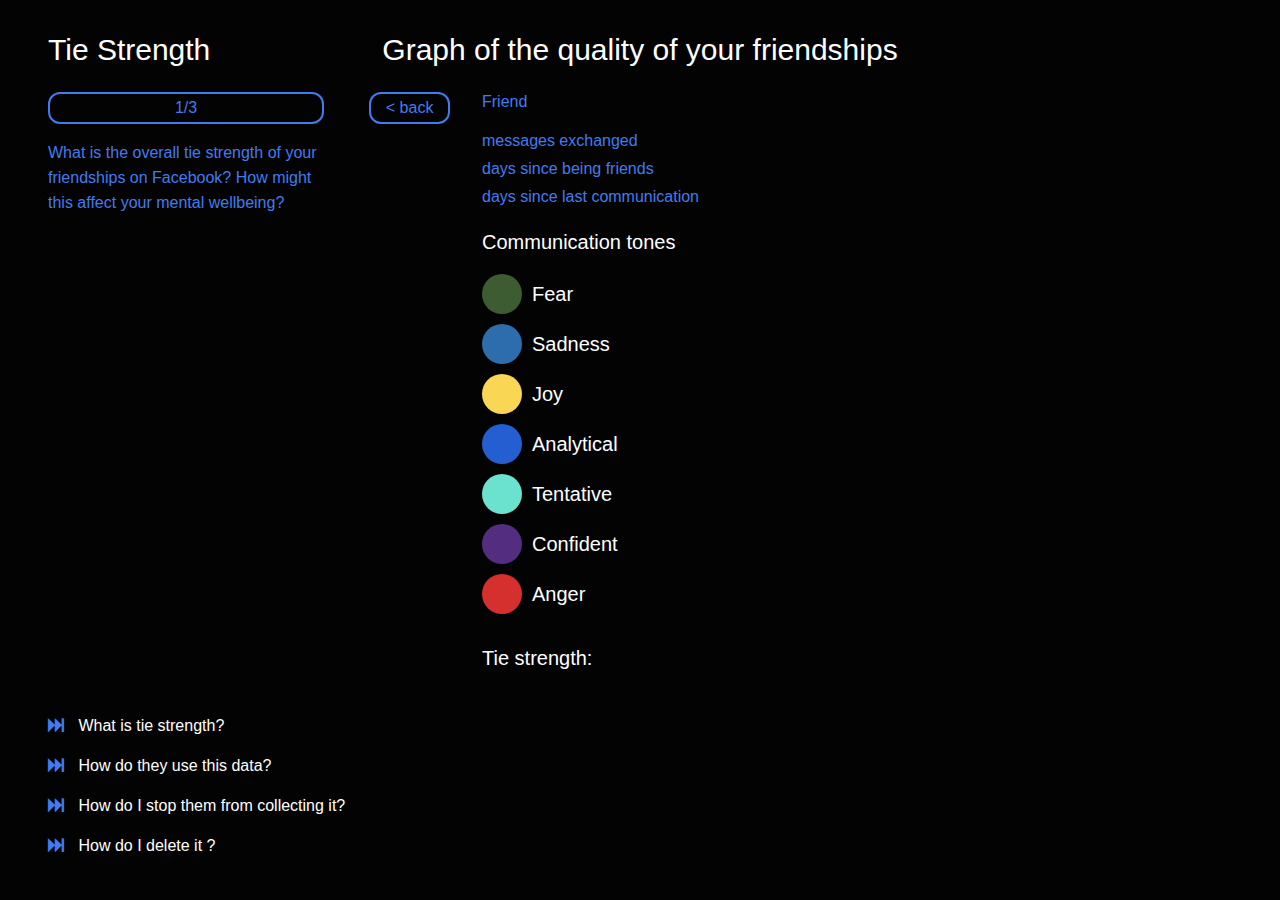
==== friend.html @ fa2800e8 "Initial prototype" ====
<!DOCTYPE html>
<html>
<meta charset="utf-8">
<link rel="stylesheet" href="styles.css">
<link rel="stylesheet" href="https://cdnjs.cloudflare.com/ajax/libs/font-awesome/4.7.0/css/font-awesome.min.css">
<head>
    <script src="https://d3js.org/d3.v3.min.js"></script>
    <script src="friendmenu.js"></script>
</head>
    <body style="background-color: #030303">
        <div class="container">
            <div class="leftpane" style="text-align:left;">
                <div style="margin-left: 40px">
                <h2>Tie Strength</h2>
                <input onclick="change()" type="button" class="btn" value="1/3" id="myButton1" style="width: 100%;"></input>
                <p id="myText1" style="color: #427bf0; line-height: 25px">What is the overall tie strength of your friendships on Facebook? How might this affect your mental wellbeing?</p>
                </p>
                <script>
                    function change() {
                        var elem = document.getElementById("myButton1");
                        if (elem.value == "1/3"){ // second
                            elem.value="2/3";
                            document.getElementById("myText1").innerHTML = "New communication technologies are often met with questions about their impact on psychological well-being. Besides knowing a great part of your social network, a predictive model can be used to map your Facebook data to tie strength and identify strong and weak ties amongst your Facebook friendships!"
                        }
            
                        else if (elem.value=="2/3") { // third
                            elem.value = "3/3";
                            document.getElementById("myText1").innerHTML =  "Your social interaction on Facebook can also be used to observe changes in your psychological well being depending on tie strength and the nature of your communication.";
                        }
                        else { //first
                            elem.value = "1/3"
                            document.getElementById("myText1").innerHTML = "What is the overall tie strength of your friendship on Facebook? How might this affect your mental wellbeing?"
                        }
                            }
                </script>


         
                <!-- Beginning of modal code -->
            <!-- "What is tie strength?" -->
            <a href="#open-modal">
                <div class="line fixed" style="font-size:16px; align-items: center; bottom: 160px;">
                    <i class="fa fa-fast-forward" style="color:#427bf0; margin-right: 10px; margin-top: 5px"></i>
                    <p style="color: white">What is tie strength?</p>
                </div>
            </a>
            <div id="open-modal" class="modal-window">
                <div>
                    <a href="#close-modal" title="Close" class="modal-close">close &times;</a>
                <div><b>Tie strength</b> is defined as a linear combination of the amount of time, the emotional intensity, the intimacy and reciprocal services which characterize the tie.</div>
                <br>
                <div><b>1:</b> Strong ties are the people you really trust, people whose social circles tightly overlap with your own. Often, they are also the people most like you! </div>
                <br>
                <div><b>0:</b> Weak ties are merely acquaintances. Weak ties often provide access to novel information, information not circulating in the closely knit network of strong ties.</div>
                </div>
            </div>

             <!-- "How do they use this data?" -->
             <a href="#open-modal1">
                <div class="line fixed" style="font-size:16px; align-items: center; bottom: 120px;">
                    <i class="fa fa-fast-forward" style="color:#427bf0; margin-right: 10px; margin-top: 5px"></i>
                    <p style="color: white">How do they use this data?</p>
                </div>
            </a>
            <div id="open-modal1" class="modal-window">
                <div>
                    <a href="#close-modal" title="Close" class="modal-close">close &times;</a>
        
                <div>With the rapid increase in social media usage, recent studies have explored its impact on mental health and wellbeing, as well as the potential to leverage the popularity and interactive features of social media to enhance interventions. Cases such as clinicians discovering suicidal ideation on Facebook through explicit statements and photos are examples of how our data may be used to obtain information about you within a clinical setting, to diagnose and treat disease. With that, ethical issues arise, including the principles of beneficence and maleficence, issues of privacy and confidentiality, and informed consent.</div>
                </div>
            </div>


            <!-- "How do I stop them from collecting it?" -->
            <a href="#open-modal2">
                <div class="line fixed" style="font-size:16px; align-items: center; bottom: 80px;">
                    <i class="fa fa-fast-forward" style="color:#427bf0; margin-right: 10px; margin-top: 5px"></i>
                    <p style="color: white">How do I stop them from collecting it?</p>
                </div>
            </a>
            <div id="open-modal2" class="modal-window">
                <div>
                    <a href="#close-modal" title="Close" class="modal-close">close &times;</a>
                <div>It is difficult to imagine that a seemingly harmless action like messaging a friend can give Facebook so much information, and there is no easy way to stop this except for staying away from Messenger and favor a different messaging app.</div>
                </div>
            </div>

            <!-- "How do I delete it?" -->
            <a href="#open-modal3">
                <div class="line fixed" style="font-size:16px; align-items: center; bottom: 40px;">
                    <i class="fa fa-fast-forward" style="color:#427bf0; margin-right: 10px; margin-top: 5px"></i>
                    <p style="color: white">How do I delete it ?</p>
                </div>
            </a>
            <div id="open-modal3" class="modal-window">
                <div>
                    <a href="#close-modal" title="Close" class="modal-close">close &times;</a>
                <div>You cannot really delete this data, neither can you stop it from being used for advertising. Facebook has perfect knowledge of your social network and who is closest to you. Deleting messages progressively might be a solution, let us know if you want us to build this into FaceErase, the Chrome extension we’ve built for people who subscribe as an Early Believer! If you want to at least make sure Facebook cannot read your messages, you can use Secret Conversations which are encrypted.</div>
                </div>
            </div>
            <!-- End of modal code -->
            



                </div>
            </div>
            <div class="middlepane">
                <h2 style="text-align: center">Graph of the quality of your friendships</h2>
               <!-- <div id="chart"></div> -->

               <div style="width: 20%; float:left; text-align:right"> <!-- For the back button -->
                <button href="#back" class="btn" onclick="goBack()"> &lt back </button>
               </div>
               <div style="width:75%; float:right; text-align:left"> <!-- For the rest of the output-->

                
            <div style="margin-top: -20px">
                <h1 id="name_result"></h1>
            </div>
            <p style="margin-top:-20px; color: #427bf0">Friend</p>

            
            <div class="line">
                <p id="num_messages_result"></p>
                <p style="color: #427bf0"> messages exchanged</p>
            </div>

            <div class="line">
                <p id="days_since_being_friends"></p>
                <p style="color: #427bf0"> days since being friends</p>
            </div>

            <div class="line">
                <p id="days_since_last_communication"></p>
                <p style="color: #427bf0"> days since last communication</p>
            </div>
            
            <p style="font-size: 20px">Communication tones</p>
          
          
            <div id="neutral"></div>
            <div id="fear"></div>
            <div id="sadness"></div>
            <div id="joy"></div>
            <div id="analytical"></div>
            <div id="tentative"></div>
            <div id="confident"></div>
            <div id="anger"></div>

            <div class="line" style="font-size: 20px; margin-top: 20px">
                <p style="font-size: 20px">Tie strength: </p>
                <p id="tie_strength_result" style="color: #427bf0"></p>
                </div>



               </div>
            </div>
            <div class="rightpane" >
                <div style="height:80px"></div>
                <div id="friendmenu"></div>
            </div>
          </div>

        <!--Helper functions below-->
       <script src="tones.js"></script>
       <script>
            document.getElementById("tie_strength_result").innerHTML=localStorage.getItem("tieStrength")
            document.getElementById("name_result").innerHTML=localStorage.getItem("name");
            document.getElementById("num_messages_result").innerHTML = localStorage.getItem("numMessages");
            document.getElementById("days_since_being_friends").innerHTML = localStorage.getItem("daysSinceBeingFriends");
            document.getElementById("days_since_last_communication").innerHTML = localStorage.getItem("daysSinceLastCommunication"); 
      </script> 
     
      
      <script>
          if (localStorage.getItem("joyScore") != "-1" && localStorage.getItem("joyScore") != "-1.0"){
              document.getElementById("joyScoreResult").innerHTML = localStorage.getItem("joyScore");
          }
          if (localStorage.getItem("fearScore") != "-1" && localStorage.getItem("fearScore") != "-1.0"){
              document.getElementById("fearScoreResult").innerHTML = localStorage.getItem("fearScore");
          }
          if (localStorage.getItem("sadnessScore") != "-1" && localStorage.getItem("sadnessScore") != "-1.0"){
              document.getElementById("sadnessScoreResult").innerHTML = localStorage.getItem("sadnessScore");
          }
          if (localStorage.getItem("analyticalScore") != "-1" && localStorage.getItem("analyticalScore") != "-1.0"){
              document.getElementById("analyticalScoreResult").innerHTML = localStorage.getItem("analyticalScore");
          }
          if (localStorage.getItem("tentativeScore") != "-1" && localStorage.getItem("tentativeScore") != "-1.0"){
              document.getElementById("tentativeScoreResult").innerHTML = localStorage.getItem("tentativeScore");
          }
          if (localStorage.getItem("confidentScore") != "-1" && localStorage.getItem("confidentScore") != "-1.0"){
              document.getElementById("confidentScoreResult").innerHTML = localStorage.getItem("confidentScore");
          }
          if (localStorage.getItem("angerScore") != "-1" && localStorage.getItem("angerScore") != "-1.0"){
              document.getElementById("angerScoreResult").innerHTML = localStorage.getItem("angerScore");
          }

      </script>
      <script>
          function goBack(){
              window.location = "/"; // takes you back to the "home" screen
          }
      </script>
    </body>
</html>
---- styles.css ----
@import url("https://fonts.googleapis.com/css2?family=Open+Sans:ital,wght@0,300;0,400;0,600;0,700;0,800;1,300;1,400;1,600;1,700;1,800&display=swap");

* {
  font-family: Arial, Helvetica, sans-serif;
  /* font-family: -apple-system, BlinkMacSystemFont, "Segoe UI", Roboto,
    Oxygen-Sans, Ubuntu, Cantarell, "Helvetica Neue", sans-serif; */
}

h1,
h2,
p,
span {
  color: white;
}

h1 {
  font-weight: 400;
}

h2 {
  font-weight: 300;
  font-size: 30px;
  text-align: left;
}

.line h1,
.line p,
.line div {
  display: inline;
  vertical-align: top;
  line-height: 28px;
}
div.tooltip {
  position: absolute;
  text-align: center;
  max-width: 170px;
  max-height: 100px;
  pointer-events: none;
  background-color: #030303;
  color: #fff;
  font-size: 15px;
  text-align: left;
  border: 2px solid #427bf0;
  border-radius: 12px;
  padding: 5px 5px;
  overflow-wrap: break-word;
  word-wrap: break-word;
  hyphens: auto;
}

.btn {
  background-color: transparent;
  border-style: solid;
  border-color: #427bf0;
  color: #427bf0;
  outline: none;
  border-radius: 12px;
  padding: 5px 15px;
  text-align: center;
  text-decoration: none;
  display: inline-block;
  font-size: 16px;
}

.btn:hover {
  border-color: #47a0f4;
  cursor: pointer;
}
.circle {
  width: 40px;
  height: 40px;
  border-radius: 50%;
  vertical-align: middle;
  display: inline-block;
}

.tooltipbox {
  position: relative;
  display: inline-block;
}

.tooltipbox .tooltiptext {
  visibility: hidden;
  width: 250px;
  background-color: transparent;
  color: #fff;
  font-size: 15px;
  text-align: left;
  border: 2px solid #427bf0;
  border-radius: 12px;
  padding: 5px 5px;

  /* Positions the tooltip */
  position: absolute;
  z-index: 1;
  top: -5px;
  right: 105%;
}

.tooltipbox:hover .tooltiptext {
  visibility: visible;
}

.menutooltip {
  position: relative;
  display: inline-block;
}

.menutooltip .menutooltiptext {
  visibility: hidden;
  width: 250px;
  background-color: transparent;
  color: #fff;
  font-size: 15px;
  text-align: left;
  border: 2px solid #427bf0;
  border-radius: 12px;
  padding: 5px 5px;

  /* Positions the tooltip */
  position: absolute;
  z-index: 1;
  top: -5px;
  left: 105%;
}

.menutooltip:hover .menutooltiptext {
  visibility: visible;
}

span {
  padding-left: 10px;
  font-size: 20px;
  vertical-align: middle;
}

svg {
  /* need this */
  /* display: block;
  margin-top: 50px;
  display: block; */
  /* padding-left: 10%; */
  background-color: transparent;
  display: block;
  margin: auto;
}

#chart {
  /* width: 100%;
  height: 100%; */
  /* margin: auto; */
  /* margin-top: 50px;
  /* margin-left: 25%;
    margin-right: 10%; */
  /* display: block; 
  margin-left: 25%; */

  background-color: transparent;
}

.clear {
  clear: both;
}

#dropdown_container {
  width: 50%;
}
.selection {
  width: 50%;
}

table {
  /* display: inline-block; */
  border-collapse: collapse;
  border: 2px black solid;
  font: 12px sans-serif;
  color: white;
}

td {
  border: 1px black solid;
  padding: 5px;
}

h2.align-left {
  font-weight: 100;
  font-size: 30px;
  text-align: left;
  padding-left: 20px;
  margin: 0;
  position: absolute;
}

h2.align-center {
  font-size: 30px;
  font-weight: 200;
  text-align: center;
}

#wrapper {
  text-align: center;
}

.container {
  width: 100%;
  height: 100%;
}

.leftpane {
  width: 25%;
  height: 100%;
  float: left;
  background-color: transparent;
  border-collapse: collapse;
}

.middlepane {
  width: 50%;
  height: 100%;
  float: left;
  background-color: transparent;
  border-collapse: collapse;
}

.rightpane {
  width: 25%;
  height: 100%;
  position: relative;
  float: right;
  background-color: transparent;
  border-collapse: collapse;
}

div.fixed {
  position: absolute;

  /* width: 30%; */
}

/* POPUP MODAL CSS */
.modal-window {
  position: fixed;
  background-color: rgba(0, 0, 0, 0.75);
  top: 0;
  right: 0;
  bottom: 0;
  left: 0;
  z-index: 999;
  opacity: 0;
  pointer-events: none;
  -webkit-transition: all 0.3s;
  -moz-transition: all 0.3s;
  transition: all 0.3s;
}

.modal-window:target {
  opacity: 1;
  pointer-events: auto;
}

.modal-window > div {
  border-radius: 15px;
  width: 400px;
  border: 2px solid #427bf0;
  position: relative;
  margin: 10% auto;
  padding: 2rem;
  background: #303030;
  color: white;
}

.modal-window header {
  font-weight: bold;
}

.modal-close {
  color: #aaa;
  line-height: 50px;
  font-size: 80%;
  position: absolute;
  right: 0;
  text-align: center;
  top: 0;
  width: 70px;
  text-decoration: none;
}

.modal-close:hover {
  color: #427bf0;
}

.modal-window h1 {
  font-size: 150%;
  margin: 0 0 15px;
}
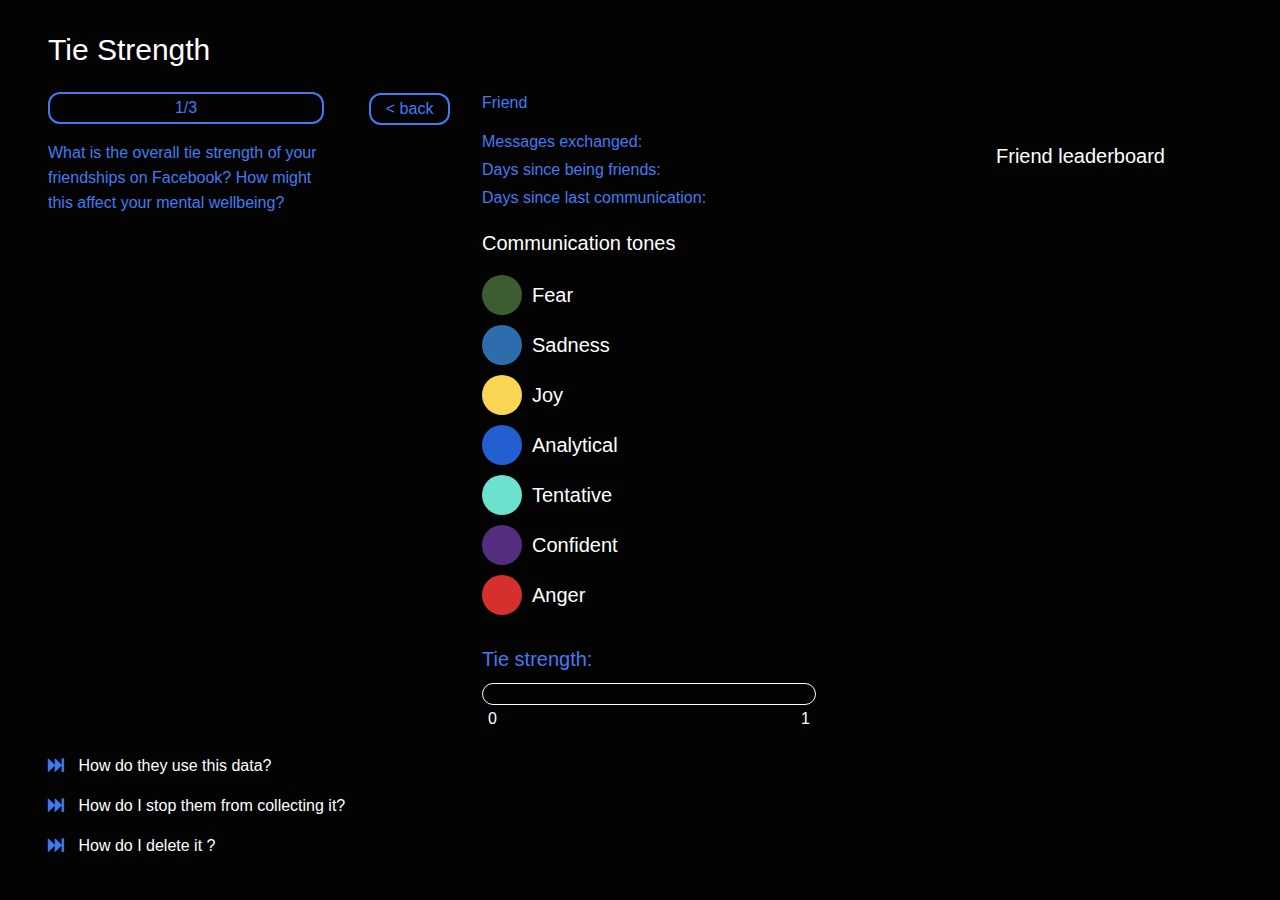
==== commit 932a1fbb: "Updated frontend" ====
--- a/friend.html
+++ b/friend.html
@@ -1,3 +1,4 @@
+<!--FRIEND MENU PAGE-->
 <!DOCTYPE html>
 <html>
 <meta charset="utf-8">
@@ -6,12 +7,14 @@
 <head>
     <script src="https://d3js.org/d3.v3.min.js"></script>
     <script src="friendmenu.js"></script>
+    <script src="topfriends.js"></script>
 </head>
     <body style="background-color: #030303">
         <div class="container">
             <div class="leftpane" style="text-align:left;">
                 <div style="margin-left: 40px">
                 <h2>Tie Strength</h2>
+                <!--LEFT PANE MENU-->
                 <input onclick="change()" type="button" class="btn" value="1/3" id="myButton1" style="width: 100%;"></input>
                 <p id="myText1" style="color: #427bf0; line-height: 25px">What is the overall tie strength of your friendships on Facebook? How might this affect your mental wellbeing?</p>
                 </p>
@@ -29,7 +32,7 @@
                         }
                         else { //first
                             elem.value = "1/3"
-                            document.getElementById("myText1").innerHTML = "What is the overall tie strength of your friendship on Facebook? How might this affect your mental wellbeing?"
+                            document.getElementById("myText1").innerHTML = "What is the overall tie strength of your friendships on Facebook? How might this affect your mental wellbeing?"
                         }
                             }
                 </script>
@@ -37,23 +40,7 @@
 
          
                 <!-- Beginning of modal code -->
-            <!-- "What is tie strength?" -->
-            <a href="#open-modal">
-                <div class="line fixed" style="font-size:16px; align-items: center; bottom: 160px;">
-                    <i class="fa fa-fast-forward" style="color:#427bf0; margin-right: 10px; margin-top: 5px"></i>
-                    <p style="color: white">What is tie strength?</p>
-                </div>
-            </a>
-            <div id="open-modal" class="modal-window">
-                <div>
-                    <a href="#close-modal" title="Close" class="modal-close">close &times;</a>
-                <div><b>Tie strength</b> is defined as a linear combination of the amount of time, the emotional intensity, the intimacy and reciprocal services which characterize the tie.</div>
-                <br>
-                <div><b>1:</b> Strong ties are the people you really trust, people whose social circles tightly overlap with your own. Often, they are also the people most like you! </div>
-                <br>
-                <div><b>0:</b> Weak ties are merely acquaintances. Weak ties often provide access to novel information, information not circulating in the closely knit network of strong ties.</div>
-                </div>
-            </div>
+         
 
              <!-- "How do they use this data?" -->
              <a href="#open-modal1">
@@ -66,7 +53,7 @@
                 <div>
                     <a href="#close-modal" title="Close" class="modal-close">close &times;</a>
         
-                <div>With the rapid increase in social media usage, recent studies have explored its impact on mental health and wellbeing, as well as the potential to leverage the popularity and interactive features of social media to enhance interventions. Cases such as clinicians discovering suicidal ideation on Facebook through explicit statements and photos are examples of how our data may be used to obtain information about you within a clinical setting, to diagnose and treat disease. With that, ethical issues arise, including the principles of beneficence and maleficence, issues of privacy and confidentiality, and informed consent.</div>
+                <div>With the rapid increase in social media usage, recent studies have explored its impact on mental health and wellbeing, as well as the potential to leverage the popularity and interactive features of social media to enhance interventions.<br><br>Cases such as clinicians discovering suicidal ideation on Facebook through explicit statements and photos are examples of how our data may be used to obtain information about you within a clinical setting, to diagnose and treat disease. With that, ethical issues arise, including the principles of beneficence and maleficence, issues of privacy and confidentiality, and informed consent.</div>
                 </div>
             </div>
 
@@ -95,7 +82,7 @@
             <div id="open-modal3" class="modal-window">
                 <div>
                     <a href="#close-modal" title="Close" class="modal-close">close &times;</a>
-                <div>You cannot really delete this data, neither can you stop it from being used for advertising. Facebook has perfect knowledge of your social network and who is closest to you. Deleting messages progressively might be a solution, let us know if you want us to build this into FaceErase, the Chrome extension we’ve built for people who subscribe as an Early Believer! If you want to at least make sure Facebook cannot read your messages, you can use Secret Conversations which are encrypted.</div>
+                <div>You cannot really delete this data, neither can you stop it from being used for advertising. Facebook has perfect knowledge of your social network and who is closest to you.<br><br>Deleting messages progressively might be a solution, let us know if you want us to build this into <a href="https://chrome.google.com/webstore/detail/faceerase-erase-your-data/flnpbpogaabapnbmginhjogpblpgelni/">FaceErase</a>, the Chrome extension we’ve built for people who <a href="https://beta.ethi.me/profile/plans">subscribe as an Early Believer</a>! If you want to at least make sure Facebook cannot read your messages, you can use Secret Conversations which are encrypted.</div>
                 </div>
             </div>
             <!-- End of modal code -->
@@ -105,63 +92,69 @@
 
                 </div>
             </div>
-            <div class="middlepane">
-                <h2 style="text-align: center">Graph of the quality of your friendships</h2>
-               <!-- <div id="chart"></div> -->
-
-               <div style="width: 20%; float:left; text-align:right"> <!-- For the back button -->
-                <button href="#back" class="btn" onclick="goBack()"> &lt back </button>
-               </div>
-               <div style="width:75%; float:right; text-align:left"> <!-- For the rest of the output-->
-
+            <div class="middlepane" style="height: 100%">
+                <div style="height: 85px"></div> <!--For the middle pane to be the right height -->
+                <div style="width: 20%; float:left; text-align:right"> <!-- For the back button -->
+                    <button href="#back" class="btn" onclick="goBack()"> &lt back </button>
+                </div>
                 
-            <div style="margin-top: -20px">
-                <h1 id="name_result"></h1>
-            </div>
-            <p style="margin-top:-20px; color: #427bf0">Friend</p>
-
-            
-            <div class="line">
-                <p id="num_messages_result"></p>
-                <p style="color: #427bf0"> messages exchanged</p>
-            </div>
-
-            <div class="line">
-                <p id="days_since_being_friends"></p>
-                <p style="color: #427bf0"> days since being friends</p>
-            </div>
-
-            <div class="line">
-                <p id="days_since_last_communication"></p>
-                <p style="color: #427bf0"> days since last communication</p>
-            </div>
-            
-            <p style="font-size: 20px">Communication tones</p>
-          
-          
-            <div id="neutral"></div>
-            <div id="fear"></div>
-            <div id="sadness"></div>
-            <div id="joy"></div>
-            <div id="analytical"></div>
-            <div id="tentative"></div>
-            <div id="confident"></div>
-            <div id="anger"></div>
-
-            <div class="line" style="font-size: 20px; margin-top: 20px">
-                <p style="font-size: 20px">Tie strength: </p>
-                <p id="tie_strength_result" style="color: #427bf0"></p>
-                </div>
-
-
-
-               </div>
-            </div>
+                <div style="width:75%; float:right; text-align:left"> <!-- For the rest of the output-->
+                    <div style="margin-top: -20px">
+                        <h1 id="name_result"></h1>
+                    </div>
+                    <p style="margin-top:-20px; color: #427bf0">Friend</p>
+
+                    
+                    <div class="line">
+                        <p style="color: #427bf0">Messages exchanged: </p>
+                        <p id="num_messages_result"></p>
+                    </div>
+
+                    <div class="line">
+                        <p style="color: #427bf0">Days since being friends: </p>
+                        <p id="days_since_being_friends"></p>
+                    </div>
+
+                    <div class="line">
+                        <p style="color: #427bf0">Days since last communication: </p>
+                        <p id="days_since_last_communication"></p>
+                    </div>
+                    
+                    <p style="font-size: 20px">Communication tones</p>
+                
+                    <!-- Tone ouputs from the tones.js script: -->
+                    <div id="neutral"></div> 
+                    <div id="fear"></div>
+                    <div id="sadness"></div>
+                    <div id="joy"></div>
+                    <div id="analytical"></div>
+                    <div id="tentative"></div>
+                    <div id="confident"></div>
+                    <div id="anger"></div>
+
+                    <!--Tie strength output-->
+                    <div class="line tooltipbox" style="font-size: 20px; margin-top: 20px">
+                        <p style="font-size: 20px; color: #427bf0">Tie strength: </p>
+                        <p id="tie_strength_result"></p>
+                        <span class="tooltiptext"><b>Tie strength</b> is defined as a linear combination of the amount of time, the emotional intensity, the intimacy and reciprocal services which characterize the tie.
+                        </span>
+                    </div>
+
+                    <div style="margin-right: 30%">
+                        <div id="tiestrength"></div>
+                    </div>
+                </div>
+            </div> <!-- End of middle pane -->
             <div class="rightpane" >
                 <div style="height:80px"></div>
-                <div id="friendmenu"></div>
-            </div>
-          </div>
+                <div style="padding-left: 40px; padding-right: 20px">
+                    <div id="friendmenu"></div>
+                    <div style="height:40px"></div>
+                    <h2 style="font-size: 20px;">Friend leaderboard</h2>
+                    <div id="friendtable"></div>
+                </div>
+            </div>
+        </div>
 
         <!--Helper functions below-->
        <script src="tones.js"></script>
@@ -175,6 +168,7 @@
      
       
       <script>
+          // We only use these values for the tone outputs from the tone analyzer if they *exist* (i.e. not -1 or -1.0)
           if (localStorage.getItem("joyScore") != "-1" && localStorage.getItem("joyScore") != "-1.0"){
               document.getElementById("joyScoreResult").innerHTML = localStorage.getItem("joyScore");
           }
--- a/styles.css
+++ b/styles.css
@@ -2,8 +2,11 @@
 
 * {
   font-family: Arial, Helvetica, sans-serif;
-  /* font-family: -apple-system, BlinkMacSystemFont, "Segoe UI", Roboto,
-    Oxygen-Sans, Ubuntu, Cantarell, "Helvetica Neue", sans-serif; */
+}
+
+a {
+  text-decoration: none;
+  color: #427bf0;
 }
 
 h1,
@@ -30,6 +33,7 @@
   vertical-align: top;
   line-height: 28px;
 }
+
 div.tooltip {
   position: absolute;
   text-align: center;
@@ -48,6 +52,25 @@
   hyphens: auto;
 }
 
+/* For the "tie strength" bar on the friend.html page */
+.progress {
+  border-radius: 15px;
+  width: 100%;
+  height: 20px;
+  border: 1px solid white;
+  position: relative;
+}
+.progress:after {
+  border-radius: 13px;
+  content: "\A";
+  position: absolute;
+  background: white;
+  top: 0;
+  bottom: 0;
+  left: 0;
+  width: var(--progressscore); /* has to be a percentage */
+}
+
 .btn {
   background-color: transparent;
   border-style: solid;
@@ -66,6 +89,8 @@
   border-color: #47a0f4;
   cursor: pointer;
 }
+
+/* For the tone circle icons on the friend.html page */
 .circle {
   width: 40px;
   height: 40px;
@@ -101,15 +126,16 @@
   visibility: visible;
 }
 
-.menutooltip {
-  position: relative;
-  display: inline-block;
-}
-
-.menutooltip .menutooltiptext {
+/* BOTTOM TOOLTIP */
+.bottomtooltip {
+  position: relative;
+  display: inline-block;
+}
+
+.bottomtooltip .bottomtooltiptext {
   visibility: hidden;
   width: 250px;
-  background-color: transparent;
+  background-color: #030303;
   color: #fff;
   font-size: 15px;
   text-align: left;
@@ -120,11 +146,41 @@
   /* Positions the tooltip */
   position: absolute;
   z-index: 1;
-  top: -5px;
-  left: 105%;
-}
-
-.menutooltip:hover .menutooltiptext {
+  top: 100%;
+  left: 50%;
+  margin-left: -125px;
+}
+
+.bottomtooltip:hover .bottomtooltiptext {
+  visibility: visible;
+}
+
+/* TOP TOOLTIP */
+.toptooltip {
+  position: relative;
+  display: inline-block;
+}
+
+.toptooltip .toptooltiptext {
+  visibility: hidden;
+  width: 250px;
+  background-color: #030303;
+  color: #fff;
+  font-size: 15px;
+  text-align: left;
+  border: 2px solid #427bf0;
+  border-radius: 12px;
+  padding: 5px 5px;
+
+  /* Positions the tooltip */
+  position: absolute;
+  z-index: 1;
+  bottom: 140%;
+  left: 50%;
+  margin-left: -125px; /* determine this later*/
+}
+
+.toptooltip:hover .toptooltiptext {
   visibility: visible;
 }
 
@@ -134,51 +190,53 @@
   vertical-align: middle;
 }
 
+/* For the D3.js graphic */
 svg {
-  /* need this */
-  /* display: block;
-  margin-top: 50px;
-  display: block; */
-  /* padding-left: 10%; */
   background-color: transparent;
   display: block;
   margin: auto;
 }
 
-#chart {
-  /* width: 100%;
-  height: 100%; */
-  /* margin: auto; */
-  /* margin-top: 50px;
-  /* margin-left: 25%;
-    margin-right: 10%; */
-  /* display: block; 
-  margin-left: 25%; */
-
-  background-color: transparent;
-}
-
 .clear {
   clear: both;
 }
 
-#dropdown_container {
-  width: 50%;
-}
-.selection {
-  width: 50%;
-}
-
 table {
-  /* display: inline-block; */
-  border-collapse: collapse;
-  border: 2px black solid;
+  border-spacing: 0;
+  border-radius: 12px;
+  border: 1px solid #427bf0;
   font: 12px sans-serif;
   color: white;
+  background-color: #030303;
+}
+
+/* Friend leaderboard header row */
+table tr:first-child {
+  font-weight: 600;
+}
+
+/* bottom left table cell */
+table tr:last-child td:first-child {
+  border-bottom-left-radius: 10px;
+}
+
+/* bottom right table cell */
+table tr:last-child td:last-child {
+  border-bottom-right-radius: 10px;
+}
+
+/* top right table cell */
+table tr:first-child td:last-child {
+  border-top-right-radius: 10px;
+}
+
+/* top left table cell */
+table tr:first-child td:first-child {
+  border-top-left-radius: 10px;
 }
 
 td {
-  border: 1px black solid;
+  border: 1px solid #427bf0;
   padding: 5px;
 }
 
@@ -194,10 +252,6 @@
 h2.align-center {
   font-size: 30px;
   font-weight: 200;
-  text-align: center;
-}
-
-#wrapper {
   text-align: center;
 }
 
@@ -233,8 +287,6 @@
 
 div.fixed {
   position: absolute;
-
-  /* width: 30%; */
 }
 
 /* POPUP MODAL CSS */
@@ -293,3 +345,50 @@
   font-size: 150%;
   margin: 0 0 15px;
 }
+
+/* STYLE FOR THE LEGEND */
+.legend-container {
+  display: flex;
+  flex-direction: row;
+  justify-content: space-between;
+  width: 170px;
+  margin: 0 auto;
+}
+
+.legend-item {
+  width: 33.33%;
+  height: 15px;
+  text-align: center;
+}
+.one {
+  background: var(--color1);
+}
+.two {
+  background: var(--color2);
+}
+.three {
+  background: var(--color3);
+}
+
+.legend-grid {
+  padding-left: 10%;
+  display: grid;
+  grid-template-columns: repeat(auto-fit, minmax(170px, 1fr));
+  gap: 10px;
+  grid-auto-rows: minmax(10px, auto);
+}
+.legend-text {
+  font-size: 11px;
+}
+
+/* TIE STRENGTH BAR STYLING */
+p.alignleft {
+  float: left;
+  padding-left: 5px;
+  padding-top: 10px;
+}
+p.alignright {
+  float: right;
+  padding-right: 5px;
+  padding-top: 10px;
+}
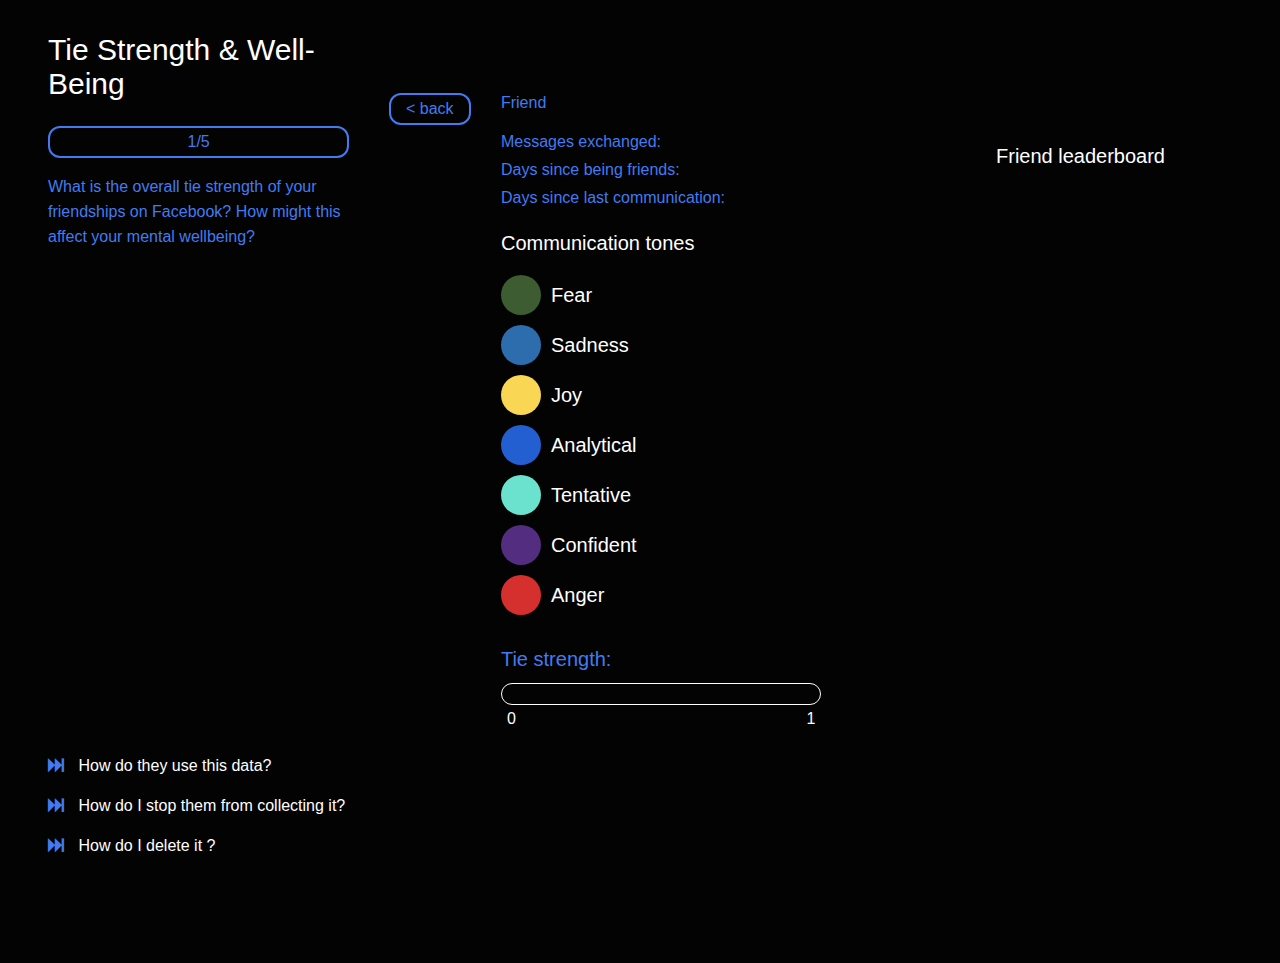
==== commit c4498893: "final frontend updates" ====
--- a/friend.html
+++ b/friend.html
@@ -13,25 +13,34 @@
         <div class="container">
             <div class="leftpane" style="text-align:left;">
                 <div style="margin-left: 40px">
-                <h2>Tie Strength</h2>
+                <h2>Tie Strength & Well-Being</h2>
                 <!--LEFT PANE MENU-->
-                <input onclick="change()" type="button" class="btn" value="1/3" id="myButton1" style="width: 100%;"></input>
+                <input onclick="change()" type="button" class="btn" value="1/5" id="myButton1" style="width: 100%;"></input>
                 <p id="myText1" style="color: #427bf0; line-height: 25px">What is the overall tie strength of your friendships on Facebook? How might this affect your mental wellbeing?</p>
                 </p>
                 <script>
                     function change() {
                         var elem = document.getElementById("myButton1");
-                        if (elem.value == "1/3"){ // second
-                            elem.value="2/3";
+                        if (elem.value == "1/5"){ // second
+                            elem.value="2/5";
                             document.getElementById("myText1").innerHTML = "New communication technologies are often met with questions about their impact on psychological well-being. Besides knowing a great part of your social network, a predictive model can be used to map your Facebook data to tie strength and identify strong and weak ties amongst your Facebook friendships!"
                         }
             
-                        else if (elem.value=="2/3") { // third
-                            elem.value = "3/3";
+                        else if (elem.value=="2/5") { // third
+                            elem.value = "3/5";
                             document.getElementById("myText1").innerHTML =  "Your social interaction on Facebook can also be used to observe changes in your psychological well being depending on tie strength and the nature of your communication.";
                         }
-                        else { //first
-                            elem.value = "1/3"
+
+                        else if (elem.value == "3/5") { // fourth 
+                            elem.value = "4/5";
+                            document.getElementById("myText1").innerHTML = "To give you more insight into your Facebook friendships, the Watson tone analyzer analyzes the emotion and tone of your messages—anger, fear, joy, sadness, analytical, confident, tentative, and neutral."
+                        }
+                        
+                        else if (elem.value == "4/5") { // fifth 
+                            elem.value = "5/5";
+                            document.getElementById("myText1").innerHTML = "Explore your friendships by navigating the graphs! The size of the nodes correspond to the predicted tie strengths of your Facebook friendships. Beyond that, you’ll see clusters that correspond to the tone analyzer, illustrating the most prominent tone of your messages based on the color of the node."
+                        }    else { //first
+                            elem.value = "1/5"
                             document.getElementById("myText1").innerHTML = "What is the overall tie strength of your friendships on Facebook? How might this affect your mental wellbeing?"
                         }
                             }
--- a/styles.css
+++ b/styles.css
@@ -261,7 +261,7 @@
 }
 
 .leftpane {
-  width: 25%;
+  width: 27%;
   height: 100%;
   float: left;
   background-color: transparent;
@@ -269,7 +269,7 @@
 }
 
 .middlepane {
-  width: 50%;
+  width: 48%;
   height: 100%;
   float: left;
   background-color: transparent;
